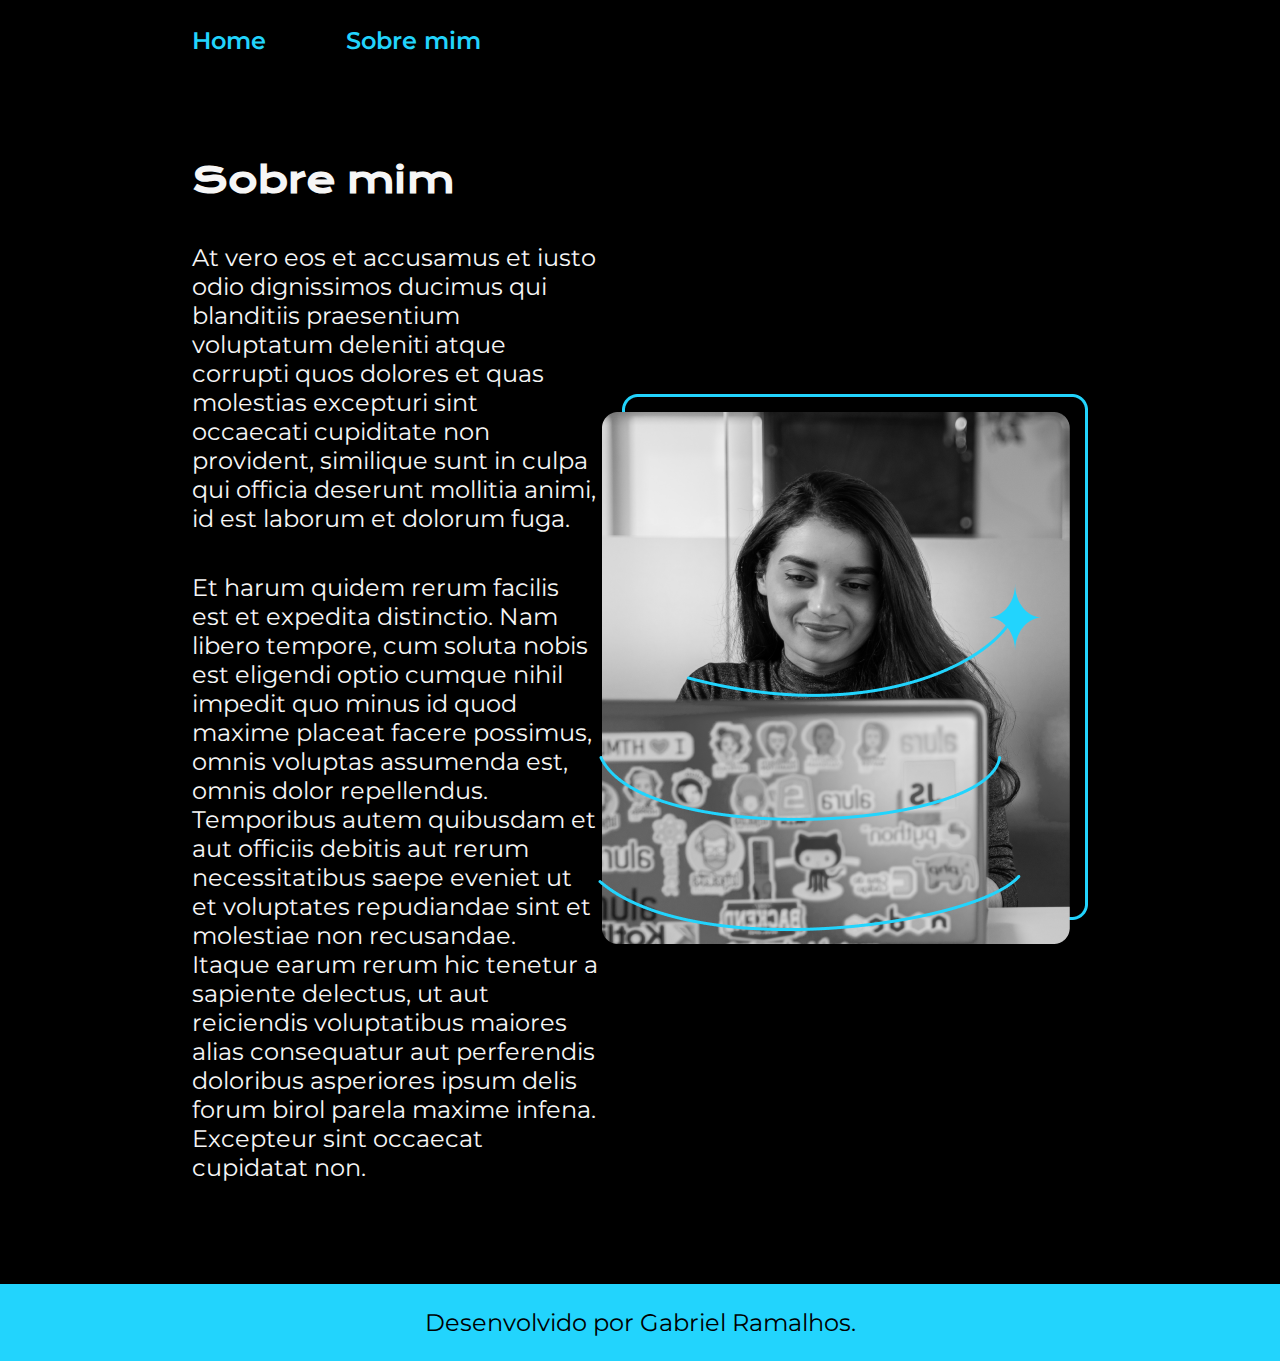
==== about.html @ 8d339123 "Add files via upload" ====
<!DOCTYPE html>
<html lang="pt-br">
<head>
    <meta charset="UTF-8">
    <meta name="viewport" content="width=device-width, initial-scale=1.0">
    <title>Sobre mim</title>
    <link rel="stylesheet" href="./styles/style.css">
</head>
<body>
    <header class="cabecalho">
        <nav class="cabecalho__menu">
            <a class="cabecalho__menu__link" href="index.html">Home</a>
            <a class="cabecalho__menu__link" href="about.html">Sobre mim</a>
        </nav>
    </header>
    <main class="apresentacao">
        <section class="apresentacao__conteudo">
            <h1 class="apresentacao__conteudo__titulo">Sobre mim</h1>
            <p class="apresentacao__conteudo__texto">At vero eos et accusamus et iusto odio dignissimos ducimus qui blanditiis praesentium voluptatum deleniti atque corrupti quos dolores et quas molestias excepturi sint occaecati cupiditate non provident, similique sunt in culpa qui officia deserunt mollitia animi, id est laborum et dolorum fuga.</p>
            <p class="apresentacao__conteudo__texto">Et harum quidem rerum facilis est et expedita distinctio. Nam libero tempore, cum soluta nobis est eligendi optio cumque nihil impedit quo minus id quod maxime placeat facere possimus, omnis voluptas assumenda est, omnis dolor repellendus. Temporibus autem quibusdam et aut officiis debitis aut rerum necessitatibus saepe eveniet ut et voluptates repudiandae sint et molestiae non recusandae. Itaque earum rerum hic tenetur a sapiente delectus, ut aut reiciendis voluptatibus maiores alias consequatur aut perferendis doloribus asperiores ipsum delis forum birol parela maxime infena. Excepteur sint occaecat cupidatat non.</p>
        </section>
        <img src="./assets/Imagem.png" alt="Imagem do portfolio">
    </main>
    
    <footer class="rodape"><p>Desenvolvido por Gabriel Ramalhos.</p></footer>
</body>
</html>
---- styles/style.css ----
@import url('https://fonts.googleapis.com/css2?family=Krona+One&family=Montserrat:ital,wght@0,599;1,599&display=swap');


:root {
    --cor-primaria: #000000;
    --cor-secundaria: #f6f6f6;
    --cor-terciaria: #22d4fd;
    --cor-hover: #272727;

    --fonte-primaria: 'Krona One', sans-serif;
    --fonte-secundaria: 'Montserrat', sans-serif;
}

body {
    background-color: var(--cor-primaria);
    color: var(--cor-secundaria);
    box-sizing: border-box;
}

.titulo-destaque {
    color: var(--cor-terciaria)
}

h1{
    font-weight: bold;
}

span{
    color:var(--cor-terciaria);
    padding: 6px;
    font-weight: bold;
}

*{
    margin: 0;
    padding: 0;
}

.apresentacao {
    padding: 8% 15%;
    display: flex;
    align-items: center;
    justify-content: space-between;
}

.apresentacao__conteudo {
    width: 615px;
    display: flex;
    flex-direction: column;
    gap: 40px;
}

.apresentacao__conteudo__titulo {
    font-size: 36px;
    font-family: var(--fonte-primaria);
    color: var(--cor-secundaria);
    
}

.apresentacao__conteudo__texto {
    font-size: 24px;
    font-family: var(--fonte-secundaria);;
    color: var(--cor-secundaria);
}

.apresentacao__link {
    display: flex;
    flex-direction: column;
    justify-content: space-between;
    align-items: center;
    gap: 32px;
}

.apresentacao__links__link {
    display: flex;
    justify-content: center;
    gap: 16px;
    border: 2px solid var(--cor-terciaria);
    width: 378px;
    text-align: center;
    border-radius: 8px;
    font-weight: 600;
    font-size: 24px;
    padding: 21.5px 0;
    text-decoration: none;
    color: var(--cor-secundaria);
    font-family: var(--fonte-secundaria);

}
.apresentacao__links__link:hover{
    background-color: var(--cor-hover)
}


.apresentacao__links__link img{
    width: 32px;
    height: 32px;
    display: flex;
    justify-content: center;
}


.apresentacao__links__subtitulo {
    font-family: var(--fonte-primaria);
    font-weight: 400;
    font-size: 24px;
}

.rodape {
    color: var(--cor-primaria);
    background-color: var(--cor-terciaria);
    display: flex;
    justify-content: center;
    padding: 24px;
    text-align: center;
    font-family: var(--fonte-secundaria);
    font-size: 24px;
    font-weight: 400;
}

.cabecalho {
    padding: 2% 0 0 15%;
}

.cabecalho__menu{
    display: flex;
    gap: 80px;
}

.cabecalho__menu__link {
    font-family: var(--fonte-secundaria);
    font-size: 24px;
    font-weight: 600;
    color: var(--cor-terciaria);
    text-decoration: none;
}
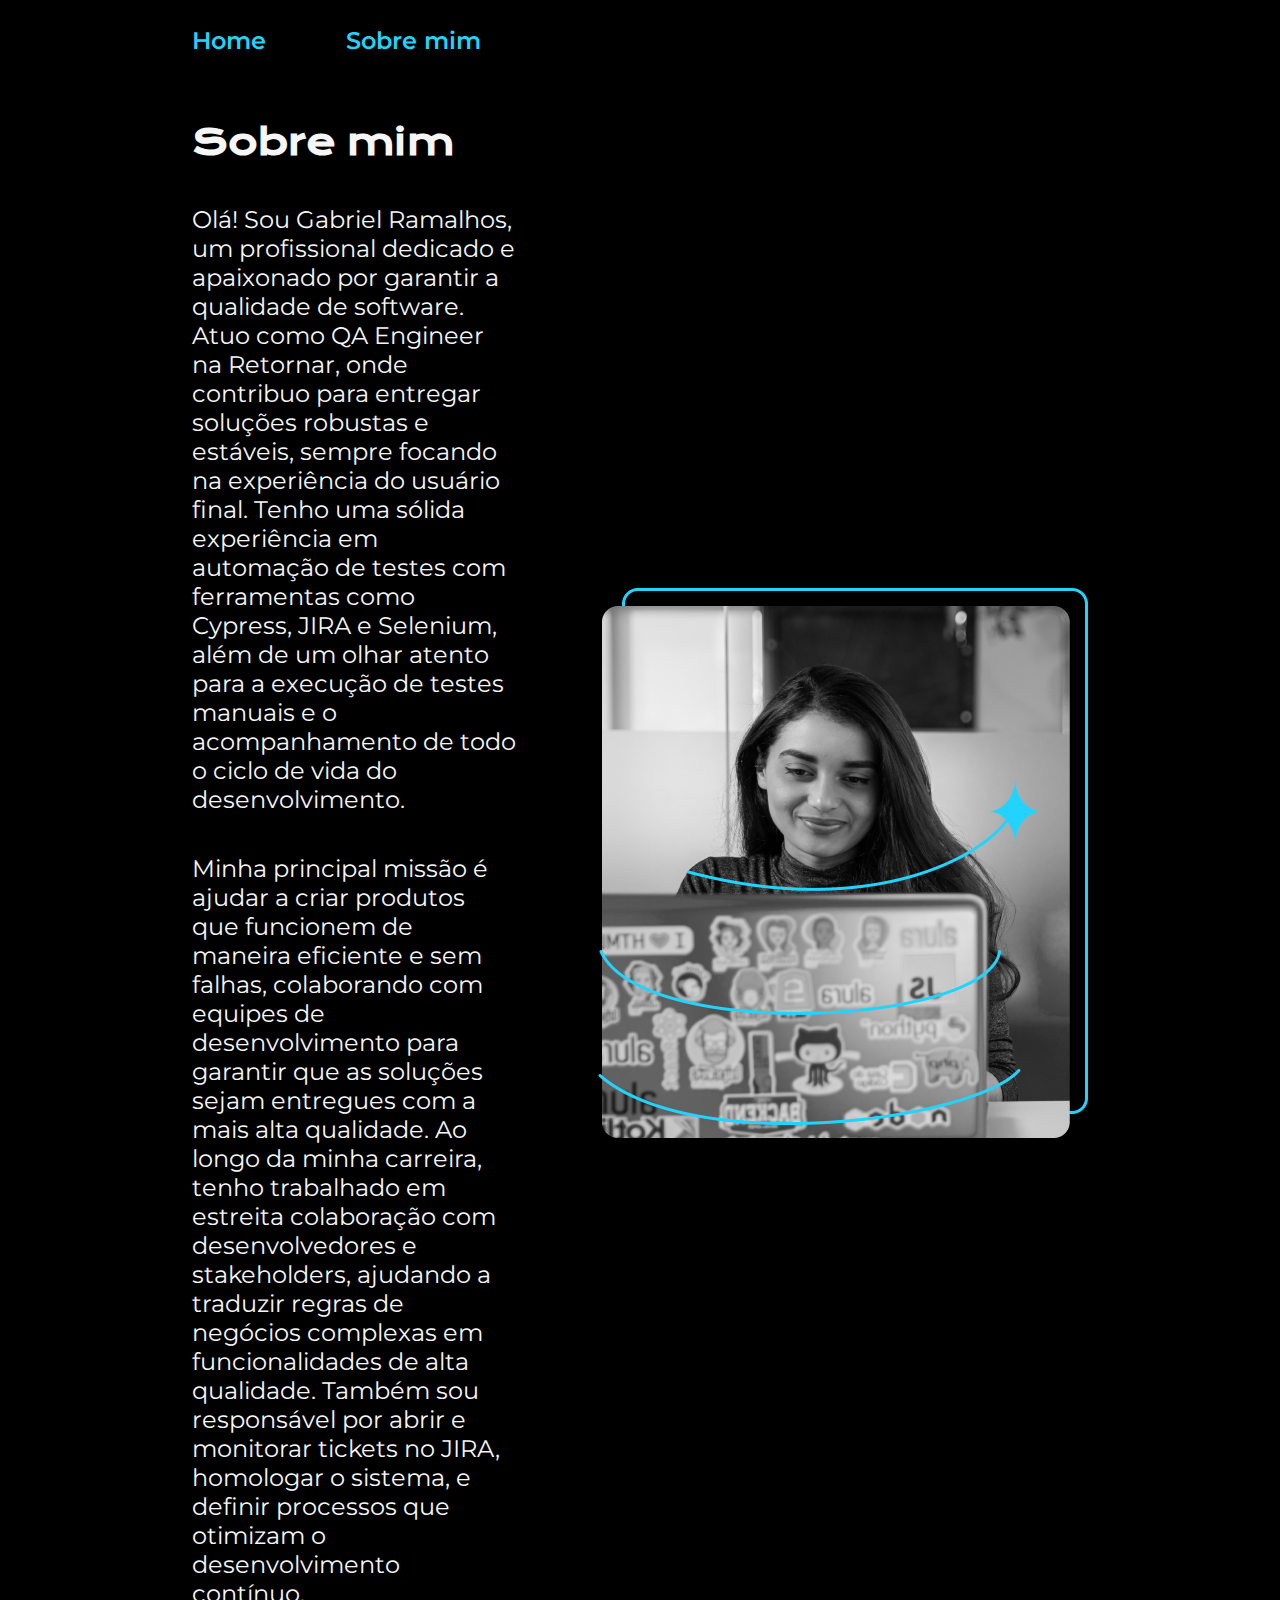
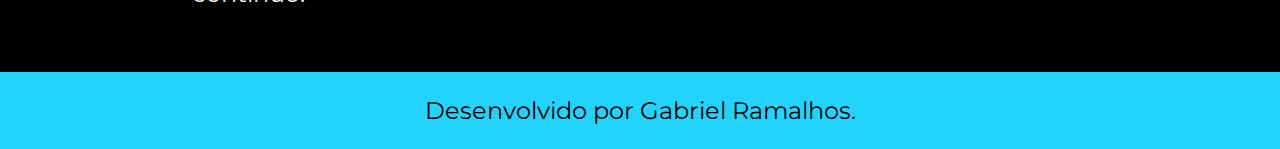
==== commit 08b14246: "Update about.html" ====
--- a/about.html
+++ b/about.html
@@ -16,12 +16,12 @@
     <main class="apresentacao">
         <section class="apresentacao__conteudo">
             <h1 class="apresentacao__conteudo__titulo">Sobre mim</h1>
-            <p class="apresentacao__conteudo__texto">At vero eos et accusamus et iusto odio dignissimos ducimus qui blanditiis praesentium voluptatum deleniti atque corrupti quos dolores et quas molestias excepturi sint occaecati cupiditate non provident, similique sunt in culpa qui officia deserunt mollitia animi, id est laborum et dolorum fuga.</p>
-            <p class="apresentacao__conteudo__texto">Et harum quidem rerum facilis est et expedita distinctio. Nam libero tempore, cum soluta nobis est eligendi optio cumque nihil impedit quo minus id quod maxime placeat facere possimus, omnis voluptas assumenda est, omnis dolor repellendus. Temporibus autem quibusdam et aut officiis debitis aut rerum necessitatibus saepe eveniet ut et voluptates repudiandae sint et molestiae non recusandae. Itaque earum rerum hic tenetur a sapiente delectus, ut aut reiciendis voluptatibus maiores alias consequatur aut perferendis doloribus asperiores ipsum delis forum birol parela maxime infena. Excepteur sint occaecat cupidatat non.</p>
+            <p class="apresentacao__conteudo__texto">Olá! Sou Gabriel Ramalhos, um profissional dedicado e apaixonado por garantir a qualidade de software. Atuo como QA Engineer na Retornar, onde contribuo para entregar soluções robustas e estáveis, sempre focando na experiência do usuário final. Tenho uma sólida experiência em automação de testes com ferramentas como Cypress, JIRA e Selenium, além de um olhar atento para a execução de testes manuais e o acompanhamento de todo o ciclo de vida do desenvolvimento.</p>
+            <p class="apresentacao__conteudo__texto">Minha principal missão é ajudar a criar produtos que funcionem de maneira eficiente e sem falhas, colaborando com equipes de desenvolvimento para garantir que as soluções sejam entregues com a mais alta qualidade. Ao longo da minha carreira, tenho trabalhado em estreita colaboração com desenvolvedores e stakeholders, ajudando a traduzir regras de negócios complexas em funcionalidades de alta qualidade. Também sou responsável por abrir e monitorar tickets no JIRA, homologar o sistema, e definir processos que otimizam o desenvolvimento contínuo.</p>
         </section>
         <img src="./assets/Imagem.png" alt="Imagem do portfolio">
     </main>
     
     <footer class="rodape"><p>Desenvolvido por Gabriel Ramalhos.</p></footer>
 </body>
-</html>+</html>
--- a/styles/style.css
+++ b/styles/style.css
@@ -1,5 +1,4 @@
 @import url('https://fonts.googleapis.com/css2?family=Krona+One&family=Montserrat:ital,wght@0,599;1,599&display=swap');
-
 
 :root {
     --cor-primaria: #000000;
@@ -11,40 +10,52 @@
     --fonte-secundaria: 'Montserrat', sans-serif;
 }
 
+html, body {
+    height: 100%;
+    margin: 0;
+    display: flex;
+    flex-direction: column;
+}
+
 body {
     background-color: var(--cor-primaria);
     color: var(--cor-secundaria);
     box-sizing: border-box;
 }
 
-.titulo-destaque {
-    color: var(--cor-terciaria)
+.main-content {
+    flex: 1;
 }
 
-h1{
+.titulo-destaque {
+    color: var(--cor-terciaria);
+}
+
+h1 {
     font-weight: bold;
 }
 
-span{
-    color:var(--cor-terciaria);
+span {
+    color: var(--cor-terciaria);
     padding: 6px;
     font-weight: bold;
 }
 
-*{
+* {
     margin: 0;
     padding: 0;
 }
 
 .apresentacao {
-    padding: 8% 15%;
+    padding: 5% 15%;
     display: flex;
     align-items: center;
     justify-content: space-between;
+    gap: 82px;
 }
 
 .apresentacao__conteudo {
-    width: 615px;
+    width: 50%;
     display: flex;
     flex-direction: column;
     gap: 40px;
@@ -54,12 +65,11 @@
     font-size: 36px;
     font-family: var(--fonte-primaria);
     color: var(--cor-secundaria);
-    
 }
 
 .apresentacao__conteudo__texto {
     font-size: 24px;
-    font-family: var(--fonte-secundaria);;
+    font-family: var(--fonte-secundaria);
     color: var(--cor-secundaria);
 }
 
@@ -85,20 +95,18 @@
     text-decoration: none;
     color: var(--cor-secundaria);
     font-family: var(--fonte-secundaria);
-
-}
-.apresentacao__links__link:hover{
-    background-color: var(--cor-hover)
 }
 
+.apresentacao__links__link:hover {
+    background-color: var(--cor-hover);
+}
 
-.apresentacao__links__link img{
+.apresentacao__links__link img {
     width: 32px;
     height: 32px;
     display: flex;
     justify-content: center;
 }
-
 
 .apresentacao__links__subtitulo {
     font-family: var(--fonte-primaria);
@@ -122,7 +130,7 @@
     padding: 2% 0 0 15%;
 }
 
-.cabecalho__menu{
+.cabecalho__menu {
     display: flex;
     gap: 80px;
 }
@@ -133,4 +141,33 @@
     font-weight: 600;
     color: var(--cor-terciaria);
     text-decoration: none;
-}+}
+
+.imagem_do_portifolio {
+    width: 400px;
+    height: 400px;
+    border-radius: 50%;
+    object-fit: cover;
+    border: 2px solid #00D8FF;
+    box-shadow: 0px 4px 8px rgba(0, 0, 0, 0.1);
+    flex-direction: 0;
+}
+
+@media (max-width:1200px) {
+    .cabecalho {
+        padding: 10%;
+    }
+
+    .cabecalho__menu {
+        justify-content: center;
+    }
+
+    .apresentacao {
+        flex-direction: column-reverse;
+        padding: 5%;
+    }
+
+    .apresentacao__conteudo {
+        width: auto;
+    }
+}
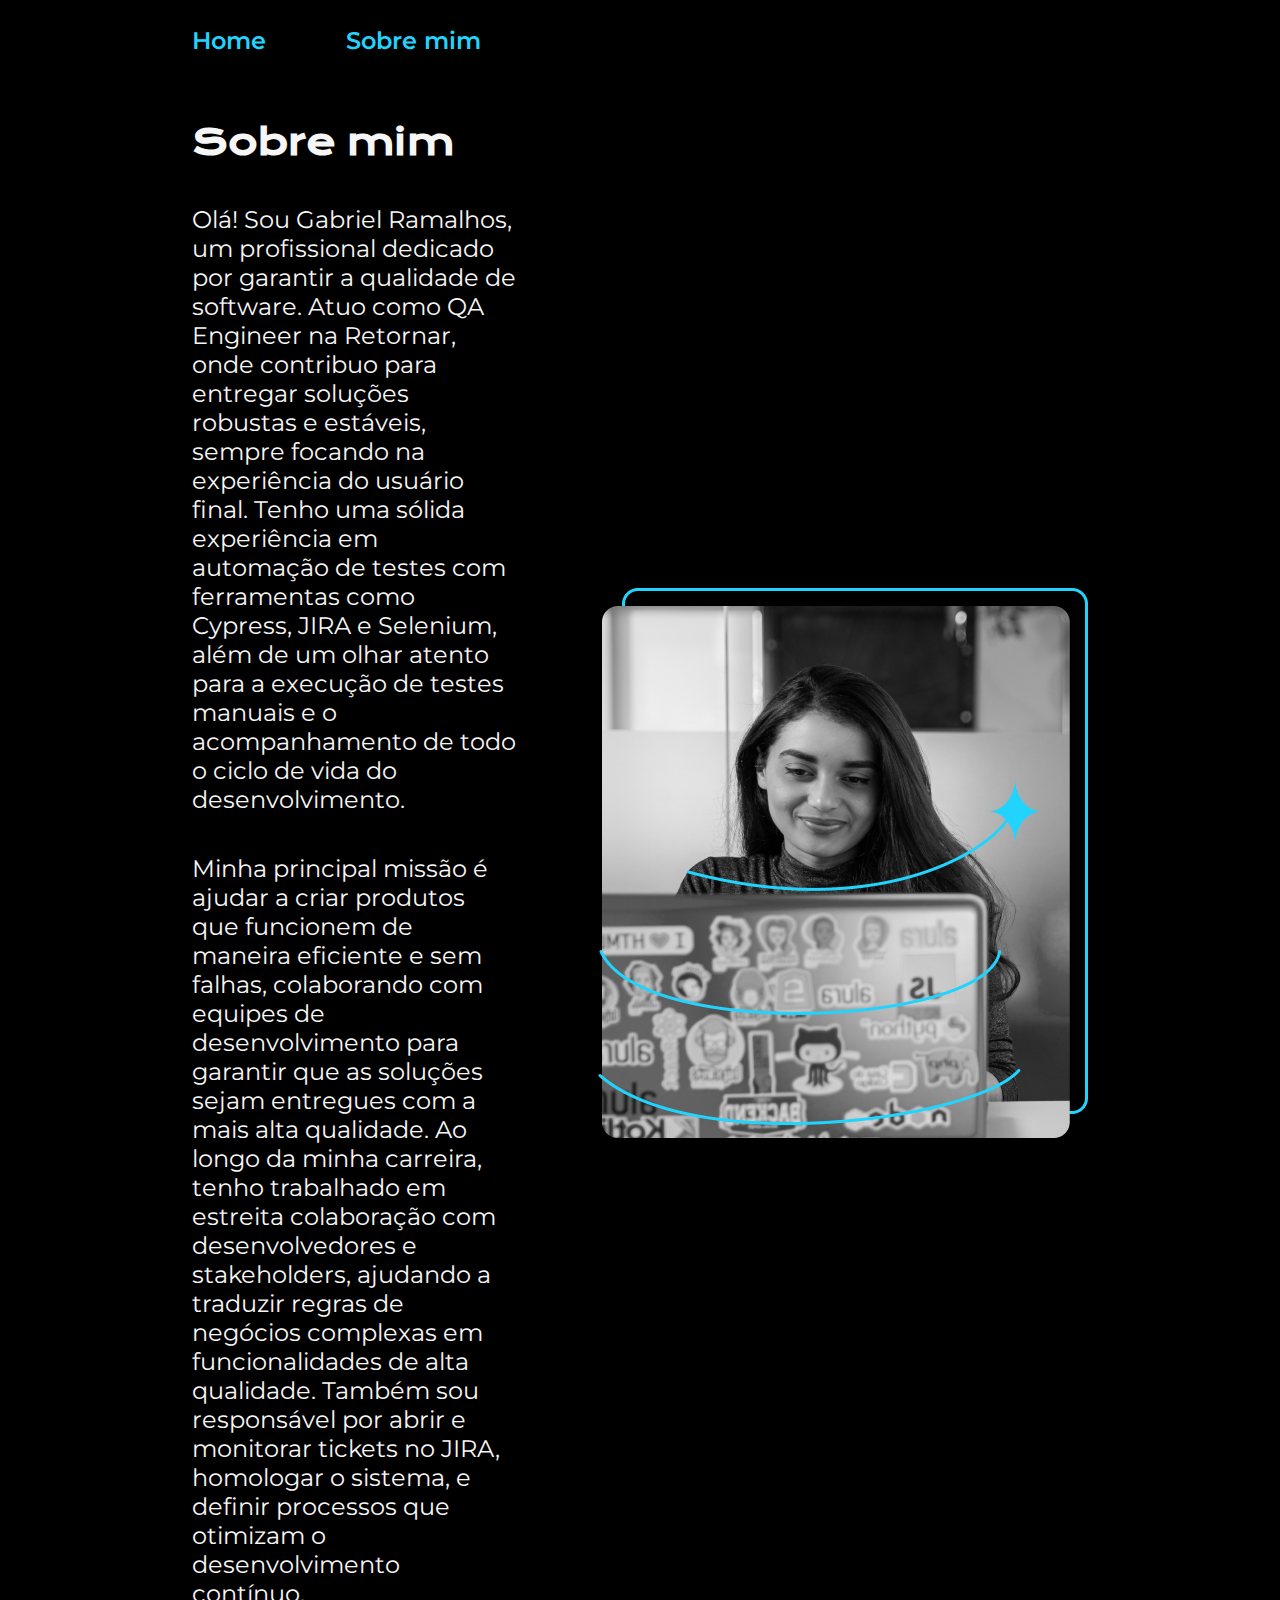
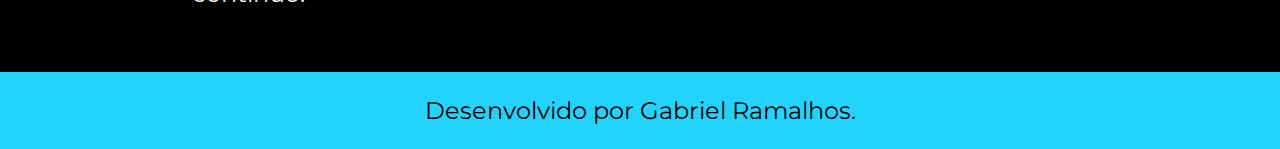
==== commit 48837524: "Update about.html" ====
--- a/about.html
+++ b/about.html
@@ -16,7 +16,7 @@
     <main class="apresentacao">
         <section class="apresentacao__conteudo">
             <h1 class="apresentacao__conteudo__titulo">Sobre mim</h1>
-            <p class="apresentacao__conteudo__texto">Olá! Sou Gabriel Ramalhos, um profissional dedicado e apaixonado por garantir a qualidade de software. Atuo como QA Engineer na Retornar, onde contribuo para entregar soluções robustas e estáveis, sempre focando na experiência do usuário final. Tenho uma sólida experiência em automação de testes com ferramentas como Cypress, JIRA e Selenium, além de um olhar atento para a execução de testes manuais e o acompanhamento de todo o ciclo de vida do desenvolvimento.</p>
+            <p class="apresentacao__conteudo__texto">Olá! Sou Gabriel Ramalhos, um profissional dedicado por garantir a qualidade de software. Atuo como QA Engineer na Retornar, onde contribuo para entregar soluções robustas e estáveis, sempre focando na experiência do usuário final. Tenho uma sólida experiência em automação de testes com ferramentas como Cypress, JIRA e Selenium, além de um olhar atento para a execução de testes manuais e o acompanhamento de todo o ciclo de vida do desenvolvimento.</p>
             <p class="apresentacao__conteudo__texto">Minha principal missão é ajudar a criar produtos que funcionem de maneira eficiente e sem falhas, colaborando com equipes de desenvolvimento para garantir que as soluções sejam entregues com a mais alta qualidade. Ao longo da minha carreira, tenho trabalhado em estreita colaboração com desenvolvedores e stakeholders, ajudando a traduzir regras de negócios complexas em funcionalidades de alta qualidade. Também sou responsável por abrir e monitorar tickets no JIRA, homologar o sistema, e definir processos que otimizam o desenvolvimento contínuo.</p>
         </section>
         <img src="./assets/Imagem.png" alt="Imagem do portfolio">
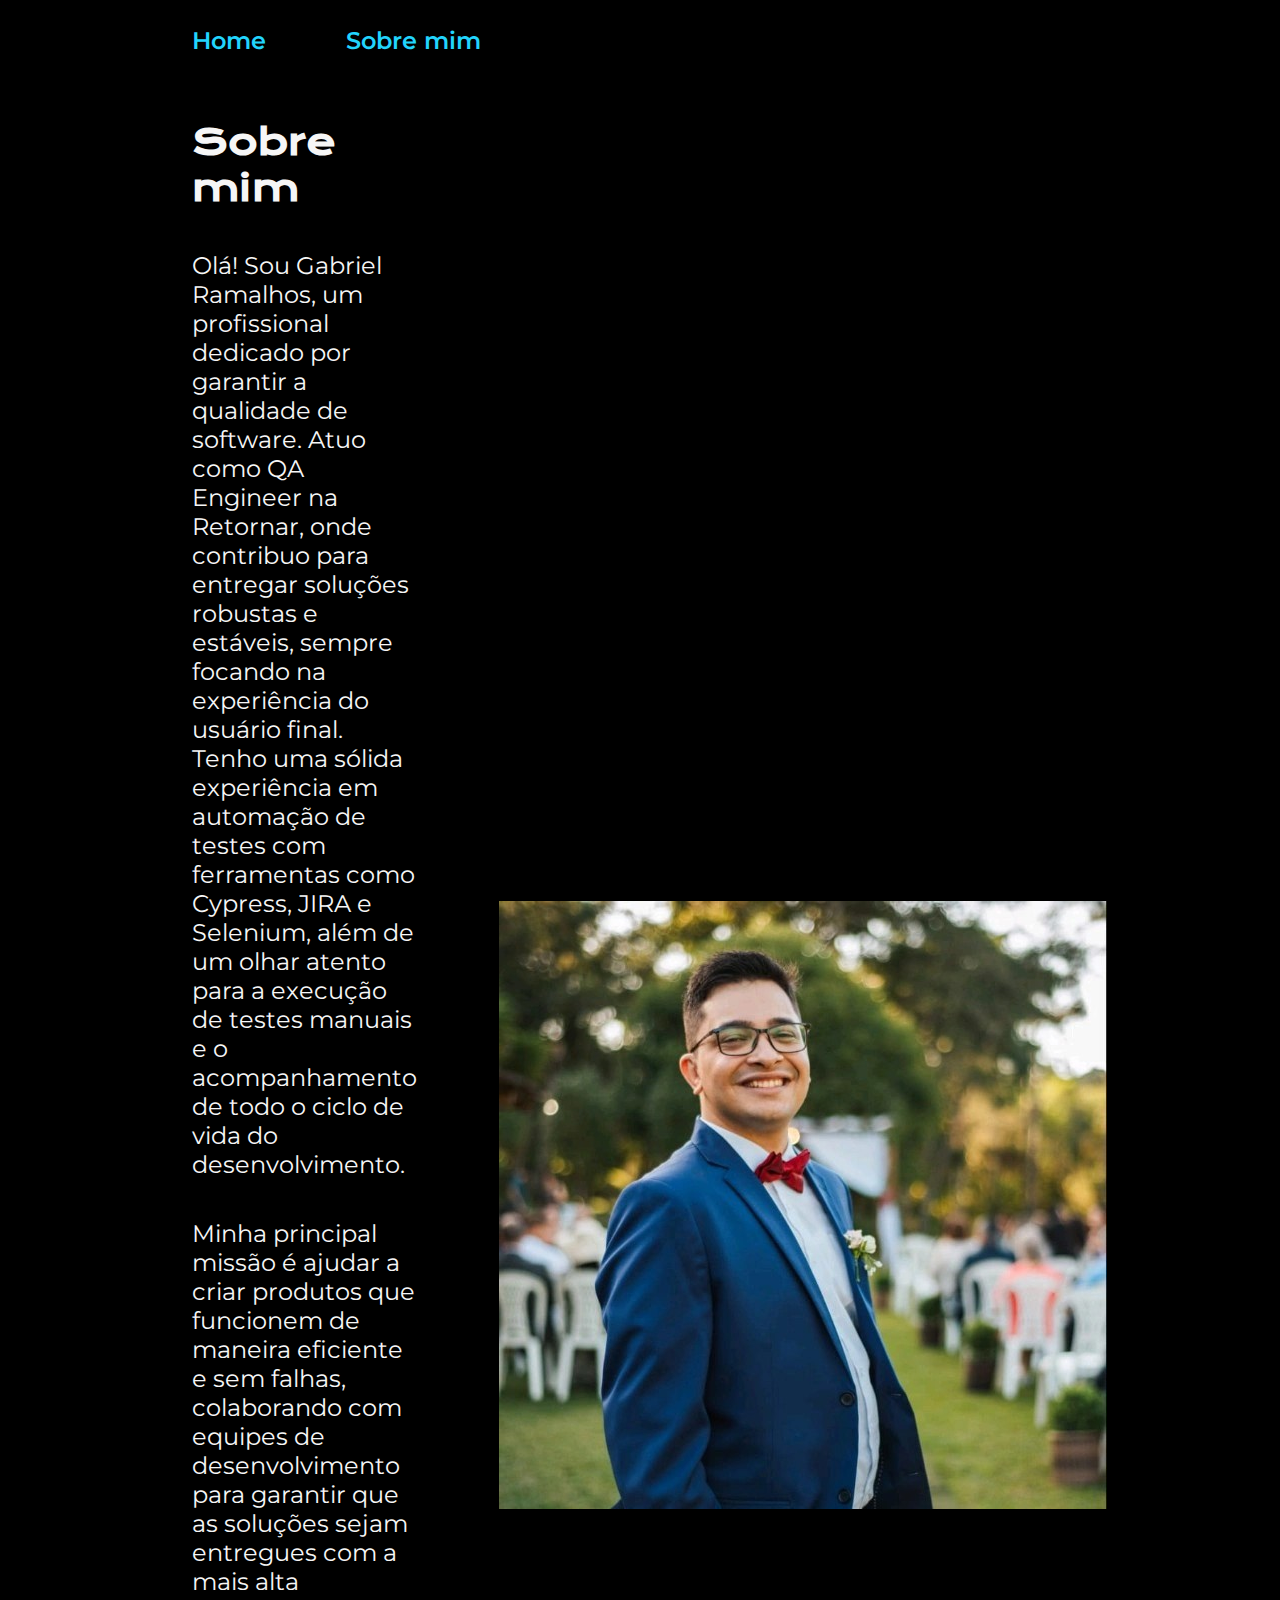
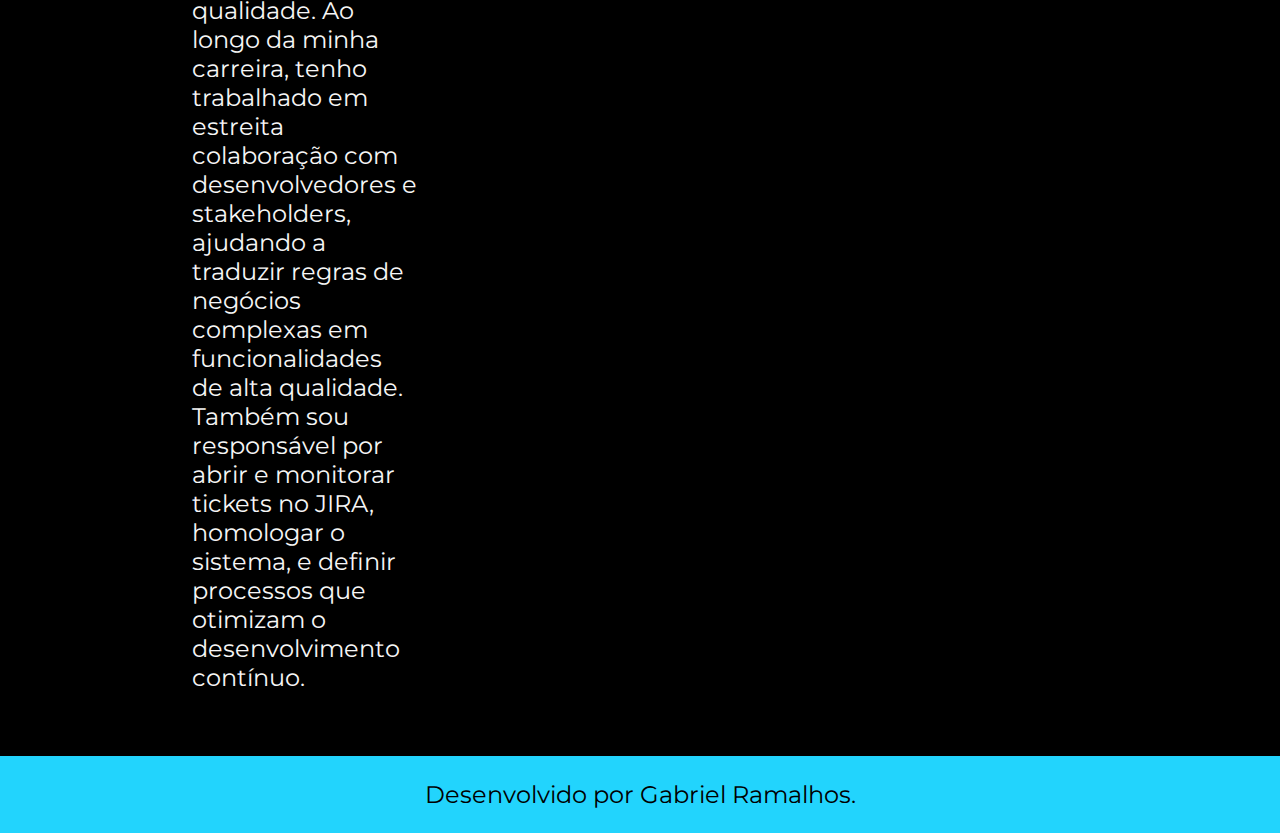
==== commit 0caeda35: "Update about.html" ====
--- a/about.html
+++ b/about.html
@@ -19,7 +19,7 @@
             <p class="apresentacao__conteudo__texto">Olá! Sou Gabriel Ramalhos, um profissional dedicado por garantir a qualidade de software. Atuo como QA Engineer na Retornar, onde contribuo para entregar soluções robustas e estáveis, sempre focando na experiência do usuário final. Tenho uma sólida experiência em automação de testes com ferramentas como Cypress, JIRA e Selenium, além de um olhar atento para a execução de testes manuais e o acompanhamento de todo o ciclo de vida do desenvolvimento.</p>
             <p class="apresentacao__conteudo__texto">Minha principal missão é ajudar a criar produtos que funcionem de maneira eficiente e sem falhas, colaborando com equipes de desenvolvimento para garantir que as soluções sejam entregues com a mais alta qualidade. Ao longo da minha carreira, tenho trabalhado em estreita colaboração com desenvolvedores e stakeholders, ajudando a traduzir regras de negócios complexas em funcionalidades de alta qualidade. Também sou responsável por abrir e monitorar tickets no JIRA, homologar o sistema, e definir processos que otimizam o desenvolvimento contínuo.</p>
         </section>
-        <img src="./assets/Imagem.png" alt="Imagem do portfolio">
+        <img src="./assets/perfil.png" alt="Imagem do portfolio">
     </main>
     
     <footer class="rodape"><p>Desenvolvido por Gabriel Ramalhos.</p></footer>
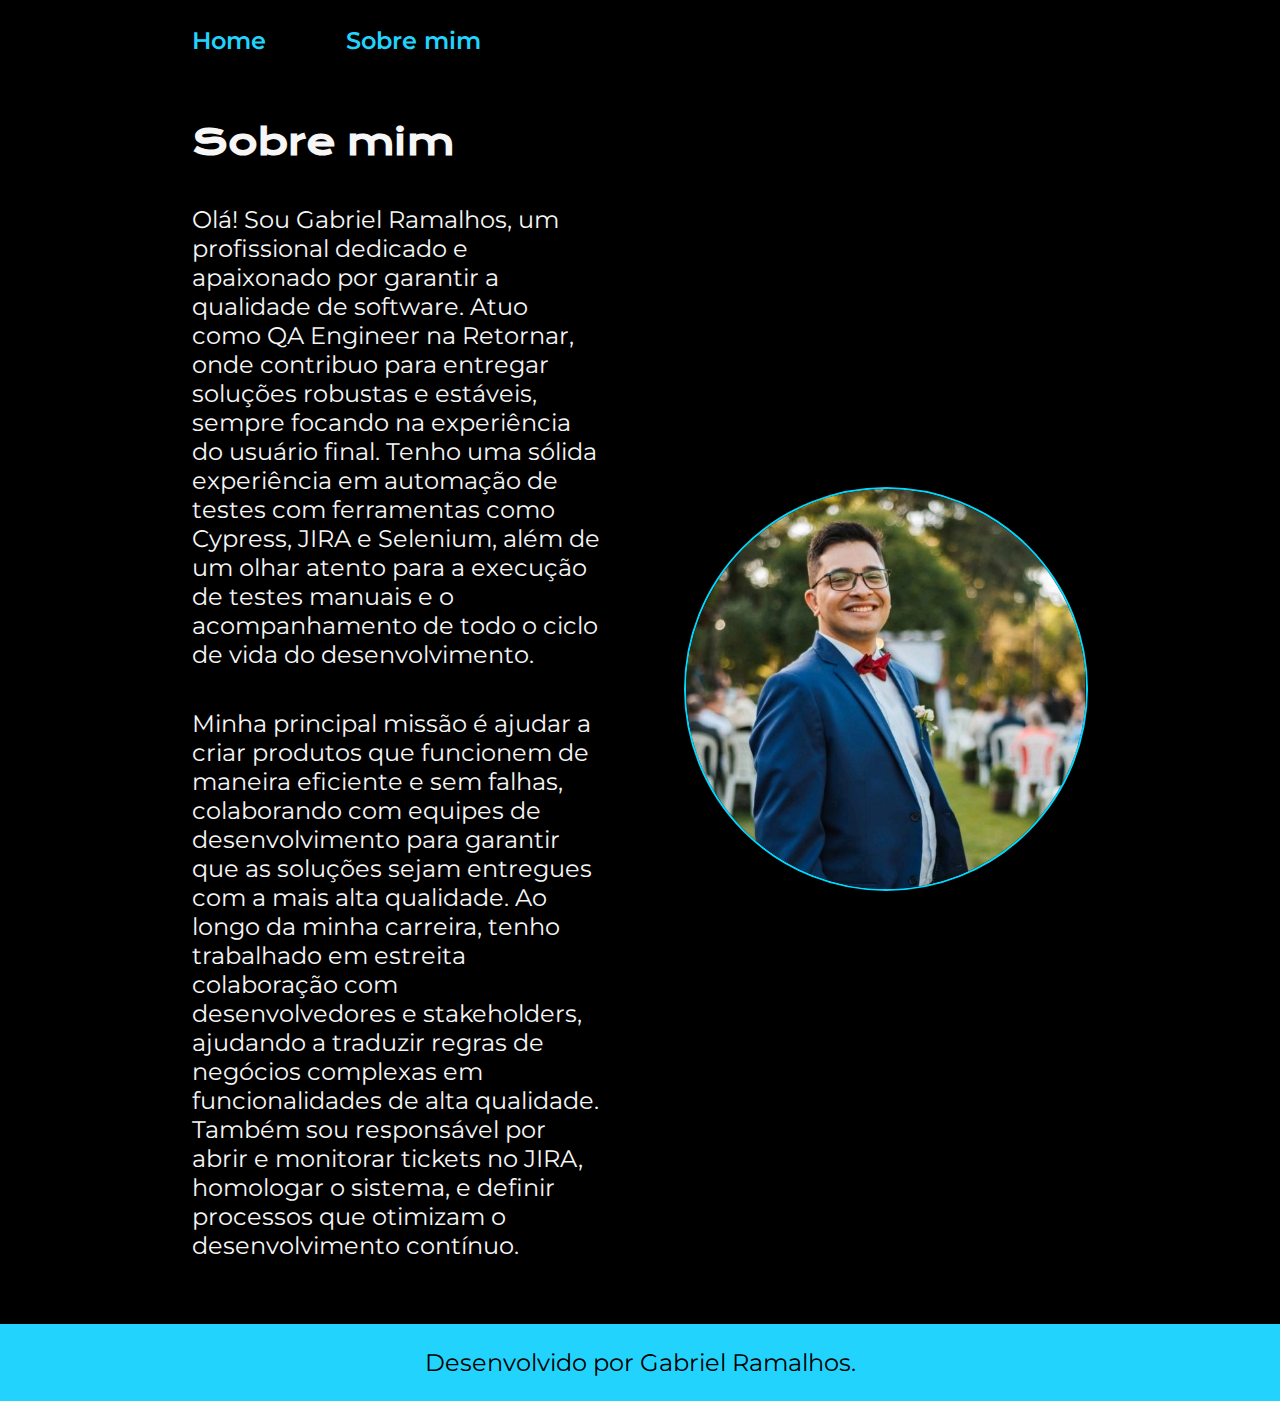
==== commit 8ecee374: "Update about.html" ====
--- a/about.html
+++ b/about.html
@@ -16,10 +16,10 @@
     <main class="apresentacao">
         <section class="apresentacao__conteudo">
             <h1 class="apresentacao__conteudo__titulo">Sobre mim</h1>
-            <p class="apresentacao__conteudo__texto">Olá! Sou Gabriel Ramalhos, um profissional dedicado por garantir a qualidade de software. Atuo como QA Engineer na Retornar, onde contribuo para entregar soluções robustas e estáveis, sempre focando na experiência do usuário final. Tenho uma sólida experiência em automação de testes com ferramentas como Cypress, JIRA e Selenium, além de um olhar atento para a execução de testes manuais e o acompanhamento de todo o ciclo de vida do desenvolvimento.</p>
+            <p class="apresentacao__conteudo__texto">Olá! Sou Gabriel Ramalhos, um profissional dedicado e apaixonado por garantir a qualidade de software. Atuo como QA Engineer na Retornar, onde contribuo para entregar soluções robustas e estáveis, sempre focando na experiência do usuário final. Tenho uma sólida experiência em automação de testes com ferramentas como Cypress, JIRA e Selenium, além de um olhar atento para a execução de testes manuais e o acompanhamento de todo o ciclo de vida do desenvolvimento.</p>
             <p class="apresentacao__conteudo__texto">Minha principal missão é ajudar a criar produtos que funcionem de maneira eficiente e sem falhas, colaborando com equipes de desenvolvimento para garantir que as soluções sejam entregues com a mais alta qualidade. Ao longo da minha carreira, tenho trabalhado em estreita colaboração com desenvolvedores e stakeholders, ajudando a traduzir regras de negócios complexas em funcionalidades de alta qualidade. Também sou responsável por abrir e monitorar tickets no JIRA, homologar o sistema, e definir processos que otimizam o desenvolvimento contínuo.</p>
         </section>
-        <img src="./assets/perfil.png" alt="Imagem do portfolio">
+        <img src="./assets/perfil.png" class="imagem_do_portifolio" alt="Imagem do portfolio">
     </main>
     
     <footer class="rodape"><p>Desenvolvido por Gabriel Ramalhos.</p></footer>
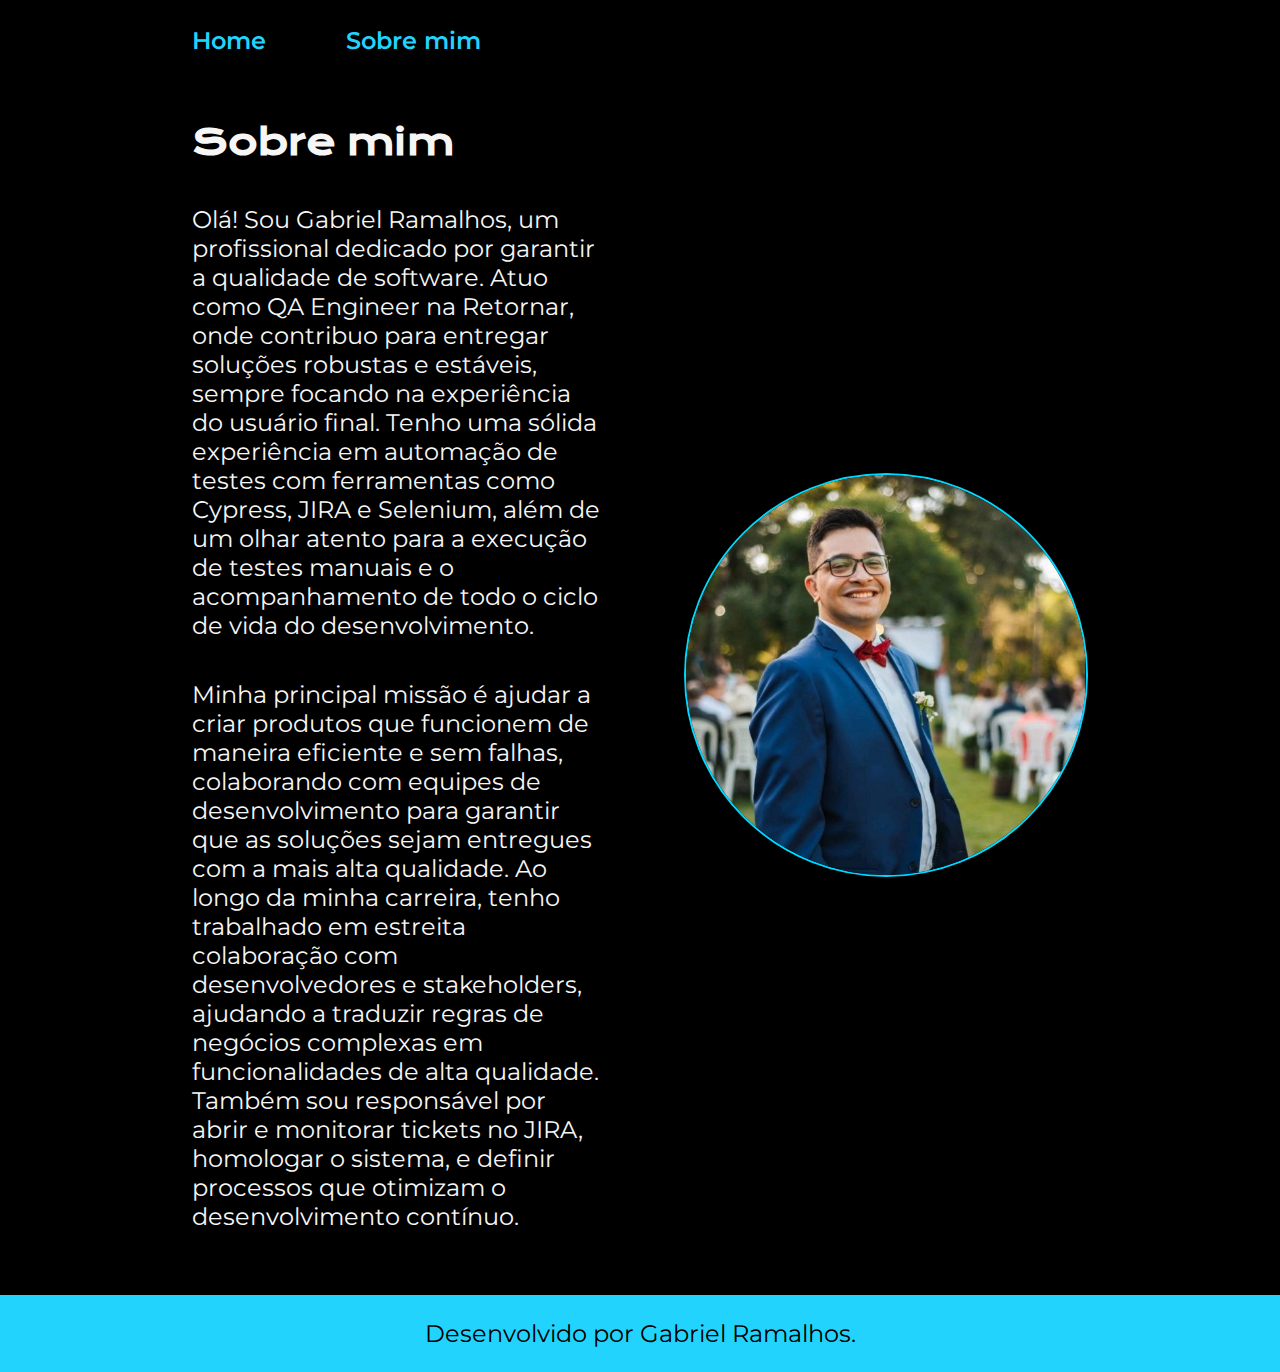
==== commit 09fb5f7d: "Update about.html" ====
--- a/about.html
+++ b/about.html
@@ -16,7 +16,7 @@
     <main class="apresentacao">
         <section class="apresentacao__conteudo">
             <h1 class="apresentacao__conteudo__titulo">Sobre mim</h1>
-            <p class="apresentacao__conteudo__texto">Olá! Sou Gabriel Ramalhos, um profissional dedicado e apaixonado por garantir a qualidade de software. Atuo como QA Engineer na Retornar, onde contribuo para entregar soluções robustas e estáveis, sempre focando na experiência do usuário final. Tenho uma sólida experiência em automação de testes com ferramentas como Cypress, JIRA e Selenium, além de um olhar atento para a execução de testes manuais e o acompanhamento de todo o ciclo de vida do desenvolvimento.</p>
+            <p class="apresentacao__conteudo__texto">Olá! Sou Gabriel Ramalhos, um profissional dedicado por garantir a qualidade de software. Atuo como QA Engineer na Retornar, onde contribuo para entregar soluções robustas e estáveis, sempre focando na experiência do usuário final. Tenho uma sólida experiência em automação de testes com ferramentas como Cypress, JIRA e Selenium, além de um olhar atento para a execução de testes manuais e o acompanhamento de todo o ciclo de vida do desenvolvimento.</p>
             <p class="apresentacao__conteudo__texto">Minha principal missão é ajudar a criar produtos que funcionem de maneira eficiente e sem falhas, colaborando com equipes de desenvolvimento para garantir que as soluções sejam entregues com a mais alta qualidade. Ao longo da minha carreira, tenho trabalhado em estreita colaboração com desenvolvedores e stakeholders, ajudando a traduzir regras de negócios complexas em funcionalidades de alta qualidade. Também sou responsável por abrir e monitorar tickets no JIRA, homologar o sistema, e definir processos que otimizam o desenvolvimento contínuo.</p>
         </section>
         <img src="./assets/perfil.png" class="imagem_do_portifolio" alt="Imagem do portfolio">
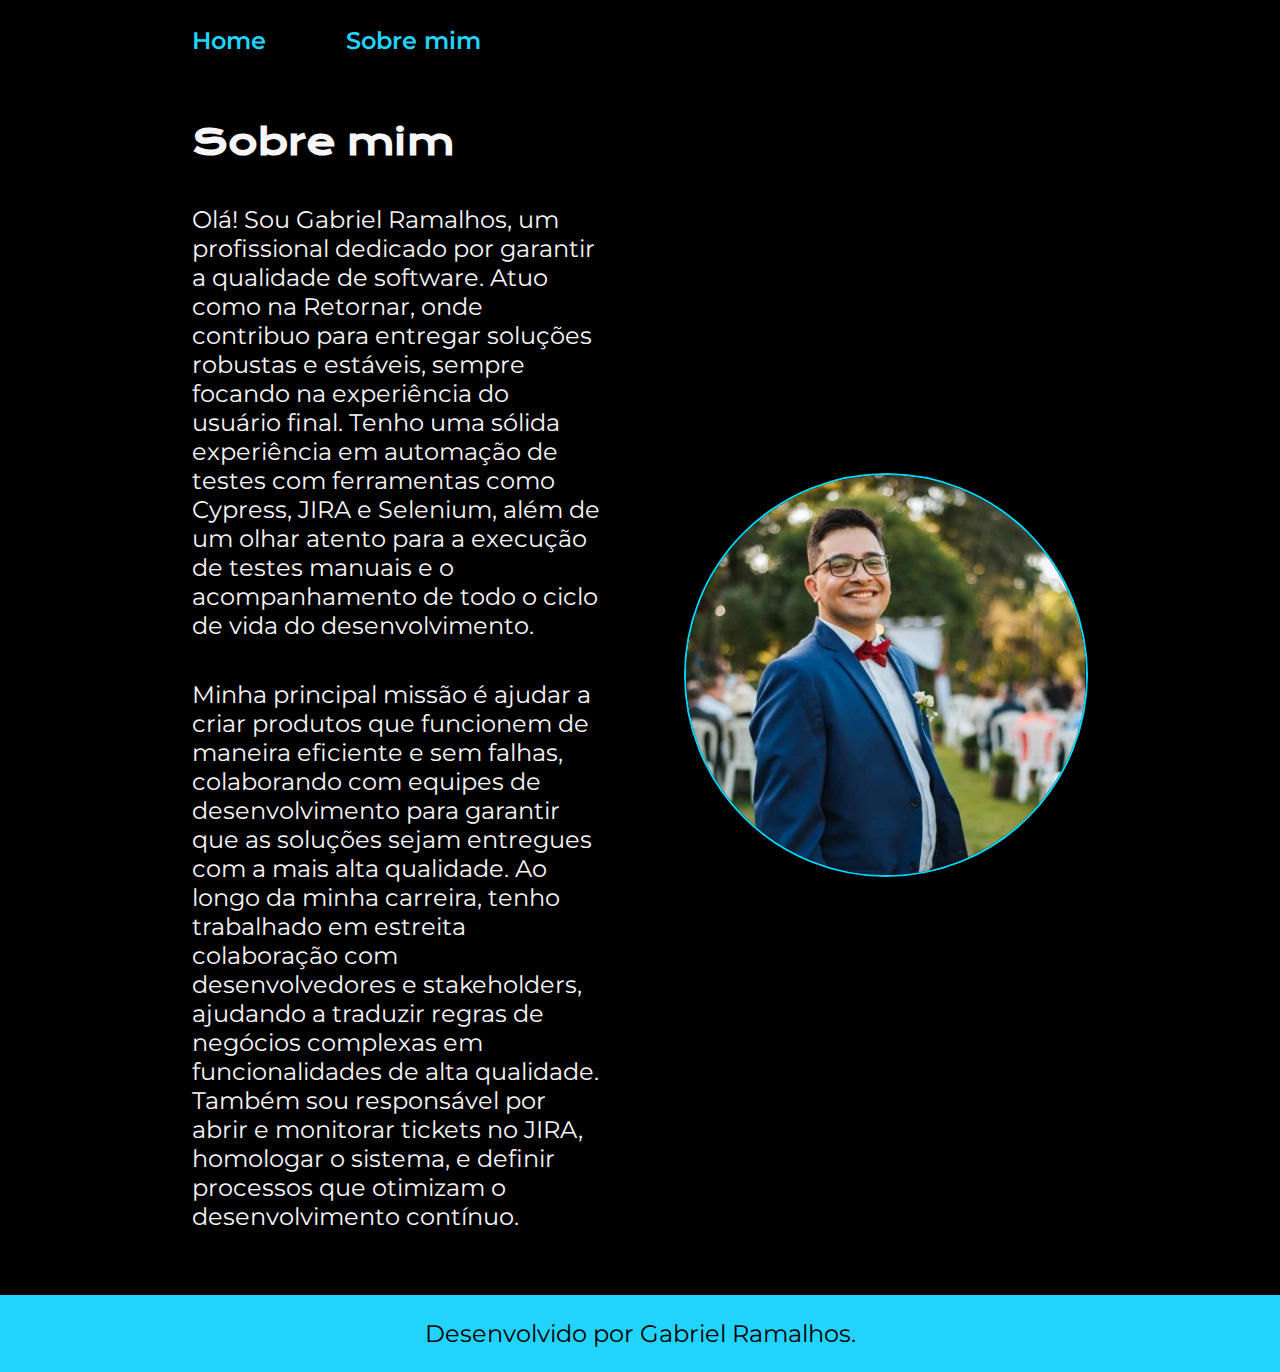
==== commit 3dd8be6f: "Update about.html" ====
--- a/about.html
+++ b/about.html
@@ -16,7 +16,7 @@
     <main class="apresentacao">
         <section class="apresentacao__conteudo">
             <h1 class="apresentacao__conteudo__titulo">Sobre mim</h1>
-            <p class="apresentacao__conteudo__texto">Olá! Sou Gabriel Ramalhos, um profissional dedicado por garantir a qualidade de software. Atuo como QA Engineer na Retornar, onde contribuo para entregar soluções robustas e estáveis, sempre focando na experiência do usuário final. Tenho uma sólida experiência em automação de testes com ferramentas como Cypress, JIRA e Selenium, além de um olhar atento para a execução de testes manuais e o acompanhamento de todo o ciclo de vida do desenvolvimento.</p>
+            <p class="apresentacao__conteudo__texto">Olá! Sou Gabriel Ramalhos, um profissional dedicado por garantir a qualidade de software. Atuo como na Retornar, onde contribuo para entregar soluções robustas e estáveis, sempre focando na experiência do usuário final. Tenho uma sólida experiência em automação de testes com ferramentas como Cypress, JIRA e Selenium, além de um olhar atento para a execução de testes manuais e o acompanhamento de todo o ciclo de vida do desenvolvimento.</p>
             <p class="apresentacao__conteudo__texto">Minha principal missão é ajudar a criar produtos que funcionem de maneira eficiente e sem falhas, colaborando com equipes de desenvolvimento para garantir que as soluções sejam entregues com a mais alta qualidade. Ao longo da minha carreira, tenho trabalhado em estreita colaboração com desenvolvedores e stakeholders, ajudando a traduzir regras de negócios complexas em funcionalidades de alta qualidade. Também sou responsável por abrir e monitorar tickets no JIRA, homologar o sistema, e definir processos que otimizam o desenvolvimento contínuo.</p>
         </section>
         <img src="./assets/perfil.png" class="imagem_do_portifolio" alt="Imagem do portfolio">
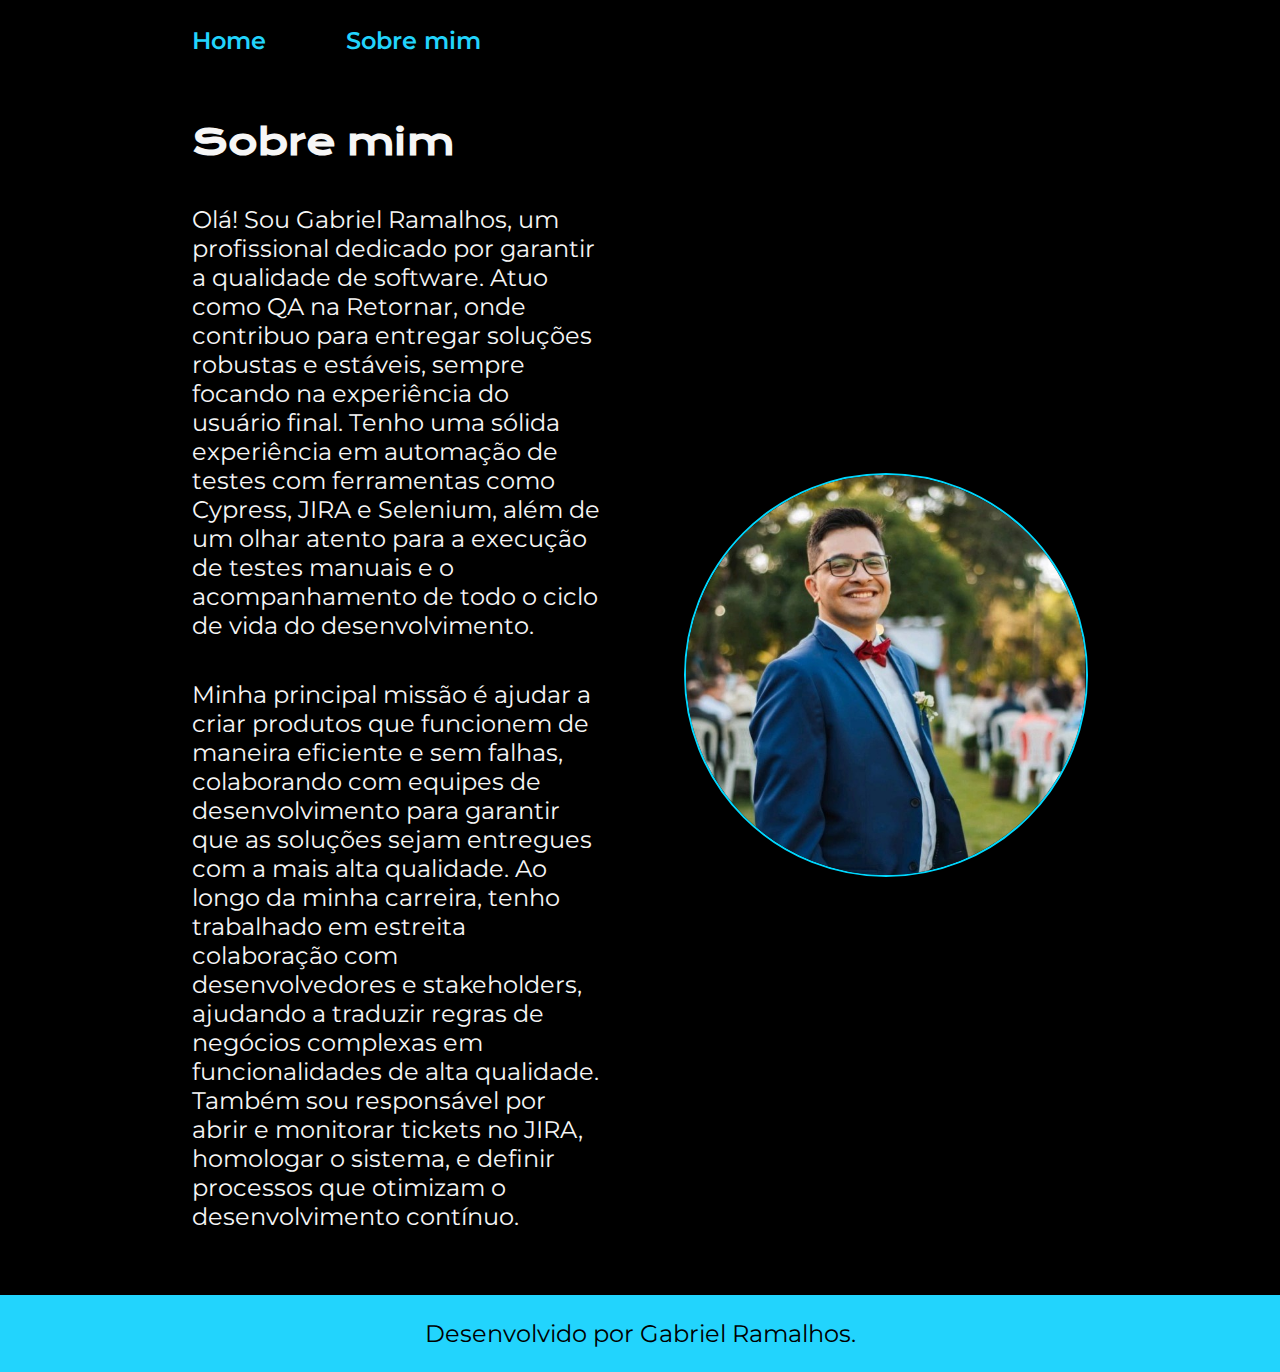
==== commit 8435287a: "Update about.html" ====
--- a/about.html
+++ b/about.html
@@ -16,7 +16,7 @@
     <main class="apresentacao">
         <section class="apresentacao__conteudo">
             <h1 class="apresentacao__conteudo__titulo">Sobre mim</h1>
-            <p class="apresentacao__conteudo__texto">Olá! Sou Gabriel Ramalhos, um profissional dedicado por garantir a qualidade de software. Atuo como na Retornar, onde contribuo para entregar soluções robustas e estáveis, sempre focando na experiência do usuário final. Tenho uma sólida experiência em automação de testes com ferramentas como Cypress, JIRA e Selenium, além de um olhar atento para a execução de testes manuais e o acompanhamento de todo o ciclo de vida do desenvolvimento.</p>
+            <p class="apresentacao__conteudo__texto">Olá! Sou Gabriel Ramalhos, um profissional dedicado por garantir a qualidade de software. Atuo como QA na Retornar, onde contribuo para entregar soluções robustas e estáveis, sempre focando na experiência do usuário final. Tenho uma sólida experiência em automação de testes com ferramentas como Cypress, JIRA e Selenium, além de um olhar atento para a execução de testes manuais e o acompanhamento de todo o ciclo de vida do desenvolvimento.</p>
             <p class="apresentacao__conteudo__texto">Minha principal missão é ajudar a criar produtos que funcionem de maneira eficiente e sem falhas, colaborando com equipes de desenvolvimento para garantir que as soluções sejam entregues com a mais alta qualidade. Ao longo da minha carreira, tenho trabalhado em estreita colaboração com desenvolvedores e stakeholders, ajudando a traduzir regras de negócios complexas em funcionalidades de alta qualidade. Também sou responsável por abrir e monitorar tickets no JIRA, homologar o sistema, e definir processos que otimizam o desenvolvimento contínuo.</p>
         </section>
         <img src="./assets/perfil.png" class="imagem_do_portifolio" alt="Imagem do portfolio">
